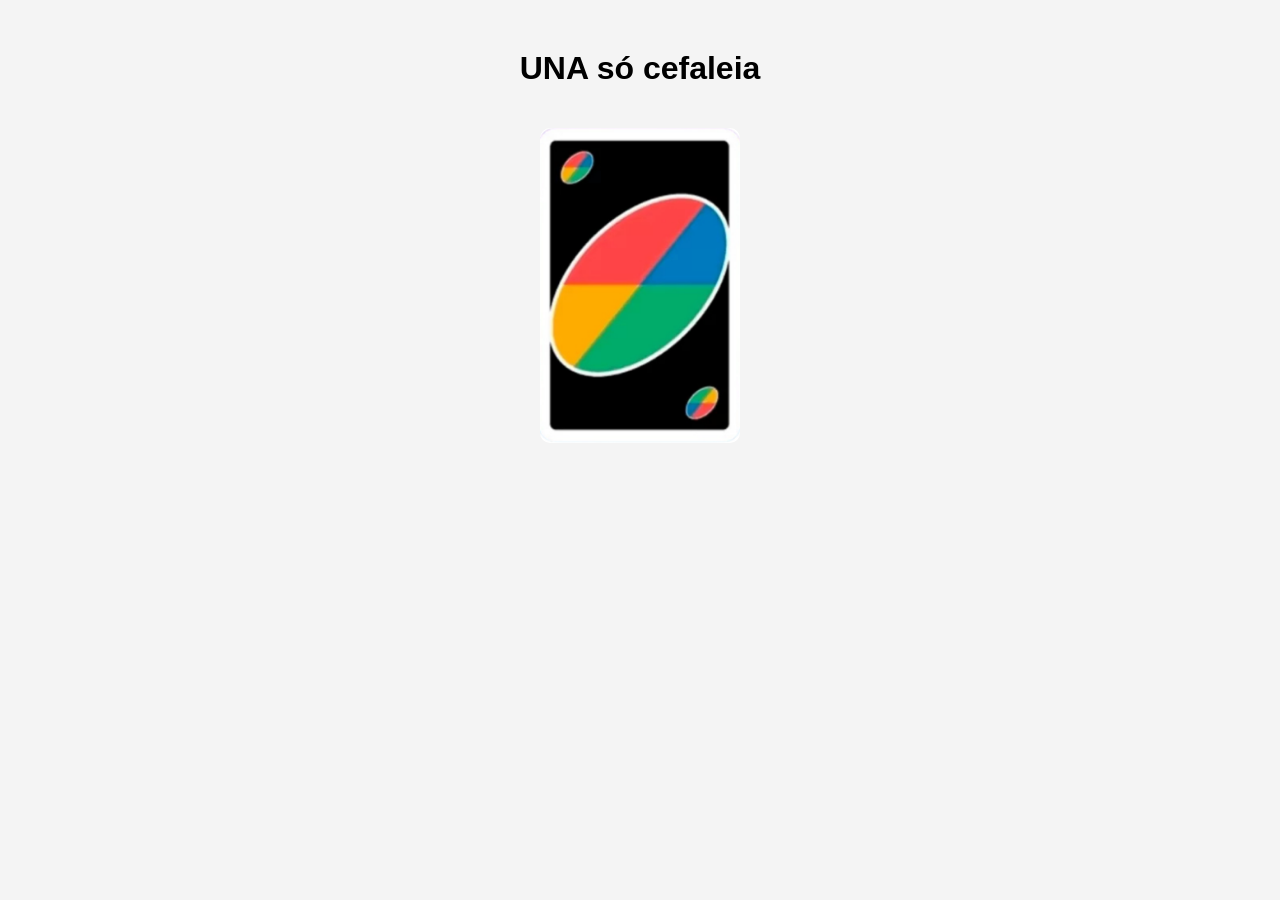
==== index.html @ caf38245 "Add files via upload" ====
<!DOCTYPE html>
<html lang="pt-BR">
<head>
  <meta charset="UTF-8">
  <title>Sorteador de Cartas</title>

  <style>
    body {
      text-align: center;
      font-family: Arial, sans-serif;
      background: #f4f4f4;
      margin-top: 50px;
      perspective: 1000px;
    }

    img {
      margin-top: 20px;
      border-radius: 10px;
      cursor: pointer;
      width: 200px;
      backface-visibility: hidden;
      transform-style: preserve-3d;
    }

    .girando {
      animation: girarHorizontal 0.3s linear infinite;
    }

    @keyframes girarHorizontal {
      from { transform: rotateX(0deg); }
      to { transform: rotateX(360deg); }
    }
  </style>
</head>
<body>
  <h1>UNA só cefaleia</h1>

  <img id="carta" src="imagens/curinga.png" alt="Carta">

  <script>
    const cartas = [
      "imagens/2+.png",
      "imagens/4++.png",
      "imagens/curinga.png",
      "imagens/pular.png",
      "imagens/reverter.png"
    ];

    const cartaImg = document.getElementById("carta");
    let animando = false;

    function cartaAleatoria() {
      const indice = Math.floor(Math.random() * cartas.length);
      return cartas[indice];
    }

    function animarSorteio() {
      if (animando) return;
      animando = true;

      cartaImg.classList.add("girando");

      let tempo = 60;
      let repeticoes = 0;
      const maxRepeticoes = 12;

      function trocarCarta() {
        cartaImg.src = cartaAleatoria();
        repeticoes++;

        if (repeticoes < maxRepeticoes) {
          tempo += 40;
          setTimeout(trocarCarta, tempo);
        } else {
          cartaImg.classList.remove("girando");
          cartaImg.style.transform = "rotateX(0deg)";
          cartaImg.src = cartaAleatoria();
          animando = false;
        }
      }

      trocarCarta();
    }

    cartaImg.addEventListener("click", animarSorteio);
  </script>
</body>
</html>
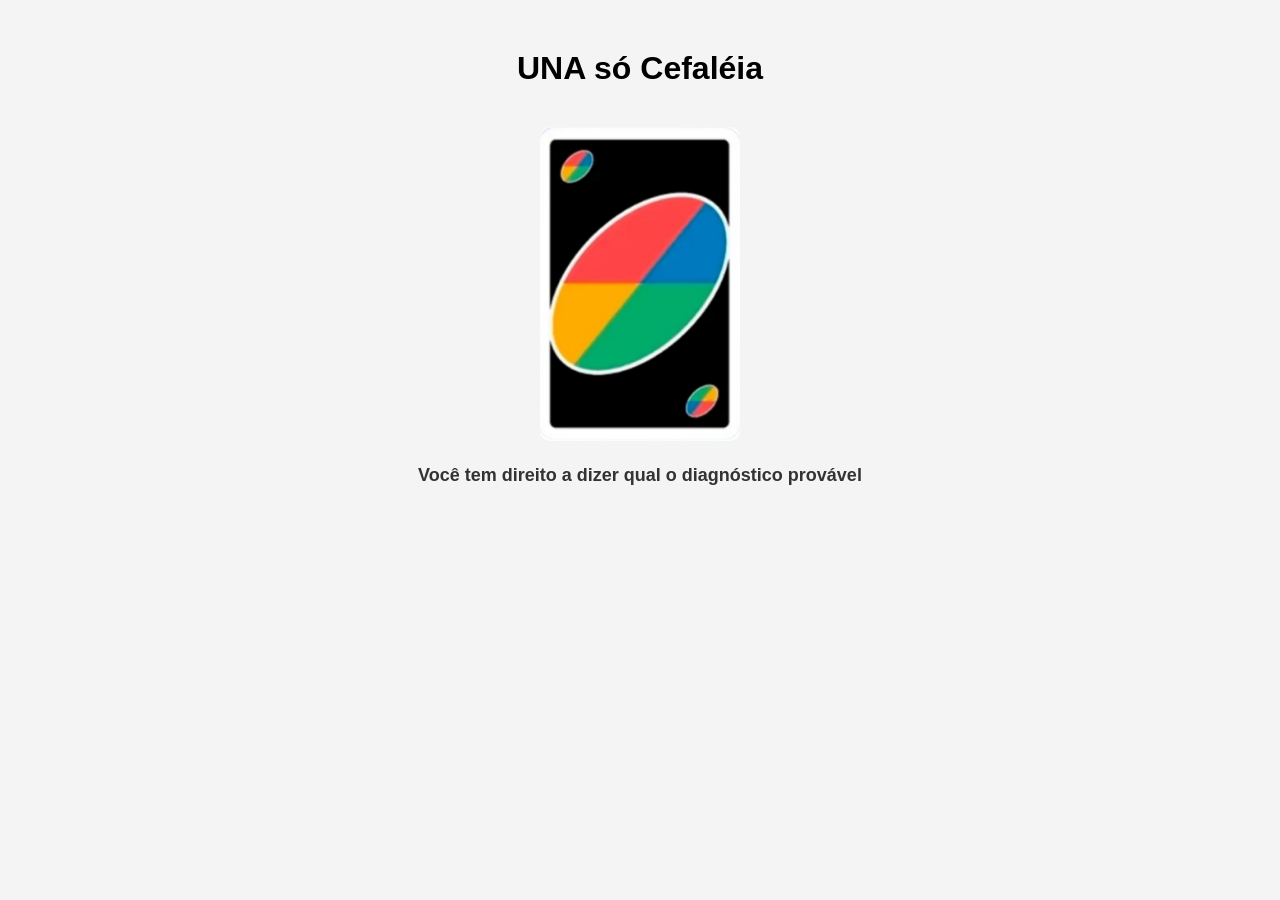
==== commit 45aba7b9: "Add files via upload" ====
--- a/index.html
+++ b/index.html
@@ -2,7 +2,7 @@
 <html lang="pt-BR">
 <head>
   <meta charset="UTF-8">
-  <title>Sorteador de Cartas</title>
+  <title>UNA só Cefaléia</title>
 
   <style>
     body {
@@ -11,6 +11,10 @@
       background: #f4f4f4;
       margin-top: 50px;
       perspective: 1000px;
+    }
+
+    h1 {
+      margin-bottom: 20px;
     }
 
     img {
@@ -30,23 +34,48 @@
       from { transform: rotateX(0deg); }
       to { transform: rotateX(360deg); }
     }
+
+    #instrucao {
+      margin-top: 20px;
+      font-size: 18px;
+      font-weight: bold;
+      color: #333;
+    }
   </style>
 </head>
 <body>
-  <h1>UNA só cefaleia</h1>
+  <h1>UNA só Cefaléia</h1>
 
   <img id="carta" src="imagens/curinga.png" alt="Carta">
 
+  <p id="instrucao">Você tem direito a dizer qual o diagnóstico provável</p>
+
   <script>
     const cartas = [
-      "imagens/2+.png",
-      "imagens/4++.png",
-      "imagens/curinga.png",
-      "imagens/pular.png",
-      "imagens/reverter.png"
+      {
+        img: "imagens/2+.png",
+        texto: "Você tem direito a 2 respostas NEGATIVAS"
+      },
+      {
+        img: "imagens/4++.png",
+        texto: "Você tem direito a 2 respostas POSITIVAS e 2 NEGATIVAS"
+      },
+      {
+        img: "imagens/curinga.png",
+        texto: "Você tem direito a dizer qual o diagnóstico provável"
+      },
+      {
+        img: "imagens/pular.png",
+        texto: "Passou a sua vez"
+      },
+      {
+        img: "imagens/reverter.png",
+        texto: "Retorne para o grupo anterior"
+      }
     ];
 
     const cartaImg = document.getElementById("carta");
+    const instrucao = document.getElementById("instrucao");
     let animando = false;
 
     function cartaAleatoria() {
@@ -65,16 +94,22 @@
       const maxRepeticoes = 12;
 
       function trocarCarta() {
-        cartaImg.src = cartaAleatoria();
+        const carta = cartaAleatoria();
+        cartaImg.src = carta.img;
+        instrucao.textContent = carta.texto;
         repeticoes++;
 
         if (repeticoes < maxRepeticoes) {
-          tempo += 40;
+          tempo += 20;
           setTimeout(trocarCarta, tempo);
         } else {
           cartaImg.classList.remove("girando");
           cartaImg.style.transform = "rotateX(0deg)";
-          cartaImg.src = cartaAleatoria();
+
+          const cartaFinal = cartaAleatoria();
+          cartaImg.src = cartaFinal.img;
+          instrucao.textContent = cartaFinal.texto;
+
           animando = false;
         }
       }
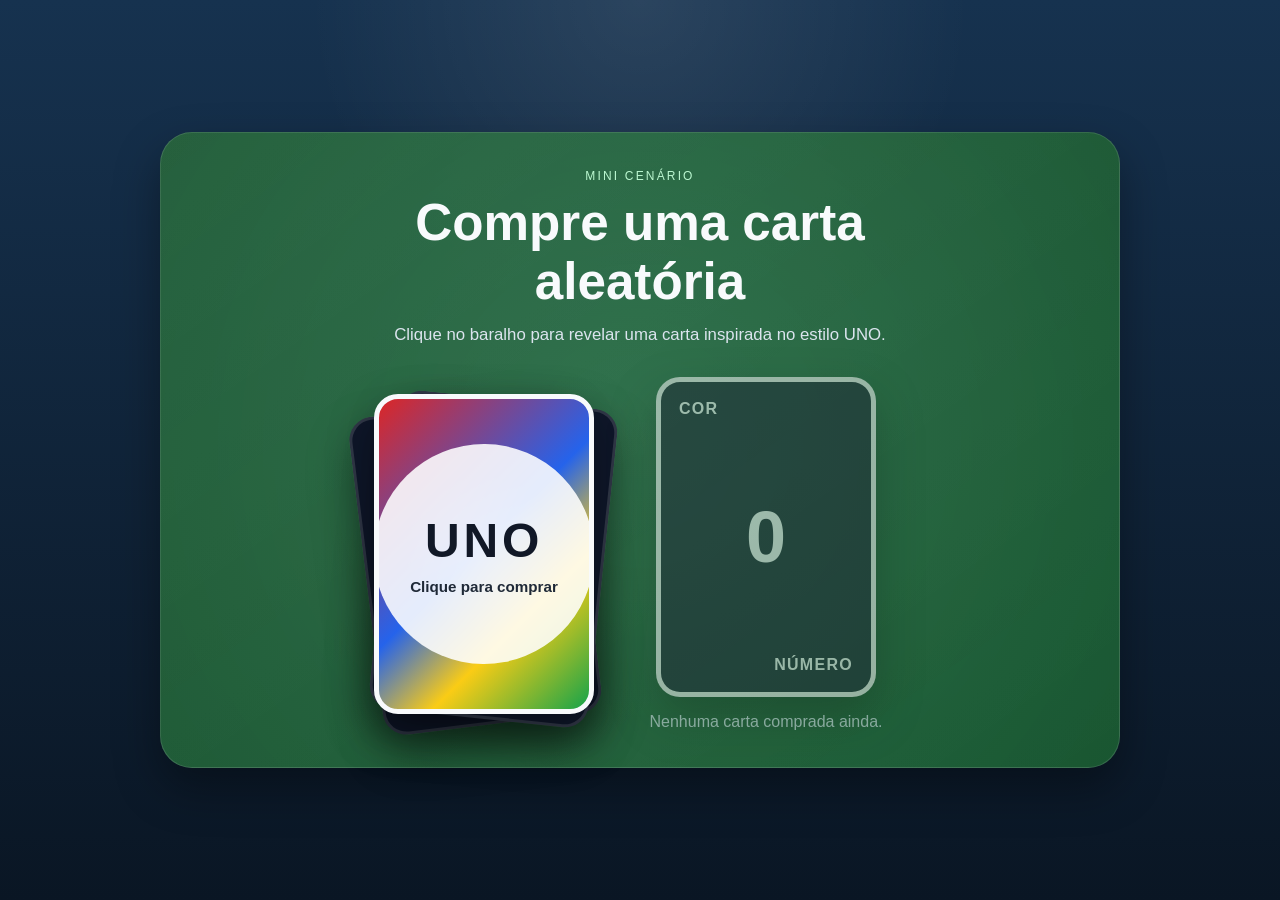
==== commit 97237063: "Add files via upload" ====
--- a/index.html
+++ b/index.html
@@ -1,123 +1,44 @@
-<!DOCTYPE html>
-<html lang="pt-BR">
-<head>
-  <meta charset="UTF-8">
-  <title>UNA só Cefaléia</title>
-
-  <style>
-    body {
-      text-align: center;
-      font-family: Arial, sans-serif;
-      background: #f4f4f4;
-      margin-top: 50px;
-      perspective: 1000px;
-    }
-
-    h1 {
-      margin-bottom: 20px;
-    }
-
-    img {
-      margin-top: 20px;
-      border-radius: 10px;
-      cursor: pointer;
-      width: 200px;
-      backface-visibility: hidden;
-      transform-style: preserve-3d;
-    }
-
-    .girando {
-      animation: girarHorizontal 0.3s linear infinite;
-    }
-
-    @keyframes girarHorizontal {
-      from { transform: rotateX(0deg); }
-      to { transform: rotateX(360deg); }
-    }
-
-    #instrucao {
-      margin-top: 20px;
-      font-size: 18px;
-      font-weight: bold;
-      color: #333;
-    }
-  </style>
-</head>
-<body>
-  <h1>UNA só Cefaléia</h1>
-
-  <img id="carta" src="imagens/curinga.png" alt="Carta">
-
-  <p id="instrucao">Você tem direito a dizer qual o diagnóstico provável</p>
-
-  <script>
-    const cartas = [
-      {
-        img: "imagens/2+.png",
-        texto: "Você tem direito a 2 respostas NEGATIVAS"
-      },
-      {
-        img: "imagens/4++.png",
-        texto: "Você tem direito a 2 respostas POSITIVAS e 2 NEGATIVAS"
-      },
-      {
-        img: "imagens/curinga.png",
-        texto: "Você tem direito a dizer qual o diagnóstico provável"
-      },
-      {
-        img: "imagens/pular.png",
-        texto: "Passou a sua vez"
-      },
-      {
-        img: "imagens/reverter.png",
-        texto: "Retorne para o grupo anterior"
-      }
-    ];
-
-    const cartaImg = document.getElementById("carta");
-    const instrucao = document.getElementById("instrucao");
-    let animando = false;
-
-    function cartaAleatoria() {
-      const indice = Math.floor(Math.random() * cartas.length);
-      return cartas[indice];
-    }
-
-    function animarSorteio() {
-      if (animando) return;
-      animando = true;
-
-      cartaImg.classList.add("girando");
-
-      let tempo = 60;
-      let repeticoes = 0;
-      const maxRepeticoes = 12;
-
-      function trocarCarta() {
-        const carta = cartaAleatoria();
-        cartaImg.src = carta.img;
-        instrucao.textContent = carta.texto;
-        repeticoes++;
-
-        if (repeticoes < maxRepeticoes) {
-          tempo += 20;
-          setTimeout(trocarCarta, tempo);
-        } else {
-          cartaImg.classList.remove("girando");
-          cartaImg.style.transform = "rotateX(0deg)";
-
-          const cartaFinal = cartaAleatoria();
-          cartaImg.src = cartaFinal.img;
-          instrucao.textContent = cartaFinal.texto;
-
-          animando = false;
-        }
-      }
-
-      trocarCarta();
-    }
-
-    cartaImg.addEventListener("click", animarSorteio);
-  </script>
-</body>
-</html>+<!DOCTYPE html>
+<html lang="pt-BR">
+<head>
+  <meta charset="UTF-8">
+  <meta name="viewport" content="width=device-width, initial-scale=1.0">
+  <title>Compra de Carta Estilo UNO</title>
+  <link rel="stylesheet" href="style.css">
+</head>
+<body>
+  <main class="scene">
+    <section class="table">
+      <div class="intro">
+        <p class="eyebrow">Mini cenário</p>
+        <h1>Compre uma carta aleatória</h1>
+        <p class="description">
+          Clique no baralho para revelar uma carta inspirada no estilo UNO.
+        </p>
+      </div>
+
+      <div class="play-area">
+        <button class="deck" id="draw-button" type="button" aria-label="Comprar uma carta do baralho">
+          <span class="deck-stack deck-stack-one"></span>
+          <span class="deck-stack deck-stack-two"></span>
+          <span class="deck-face">
+            <span class="deck-title">UNO</span>
+            <span class="deck-subtitle">Clique para comprar</span>
+          </span>
+        </button>
+
+        <article class="card-display is-hidden" id="drawn-card" aria-live="polite">
+          <div class="card-shell" id="card-shell">
+            <span class="card-label" id="card-color">Cor</span>
+            <strong class="card-value" id="card-value">0</strong>
+            <span class="card-type" id="card-type">Número</span>
+          </div>
+          <p class="card-message" id="card-message">Nenhuma carta comprada ainda.</p>
+        </article>
+      </div>
+    </section>
+  </main>
+
+  <script src="script.js"></script>
+</body>
+</html>
--- a/style.css
+++ b/style.css
@@ -0,0 +1,269 @@
+:root {
+  --bg-top: #16324f;
+  --bg-bottom: #0a1624;
+  --table-green: #14532d;
+  --table-green-soft: rgba(45, 125, 71, 0.8);
+  --card-red: #d62828;
+  --card-yellow: #f4b400;
+  --card-blue: #1d4ed8;
+  --card-green: #16a34a;
+  --card-black: #1f2937;
+  --text-main: #f8fafc;
+  --text-muted: #dbe4ee;
+  --shadow: 0 20px 45px rgba(0, 0, 0, 0.35);
+}
+
+* {
+  box-sizing: border-box;
+}
+
+body {
+  margin: 0;
+  min-height: 100vh;
+  font-family: "Trebuchet MS", "Segoe UI", sans-serif;
+  color: var(--text-main);
+  background:
+    radial-gradient(circle at top, rgba(255, 255, 255, 0.09), transparent 30%),
+    linear-gradient(180deg, var(--bg-top), var(--bg-bottom));
+}
+
+.scene {
+  min-height: 100vh;
+  display: grid;
+  place-items: center;
+  padding: 24px;
+}
+
+.table {
+  width: min(960px, 100%);
+  padding: 36px;
+  border-radius: 32px;
+  background:
+    linear-gradient(145deg, rgba(255, 255, 255, 0.08), rgba(255, 255, 255, 0.02)),
+    radial-gradient(circle at center, var(--table-green-soft), var(--table-green));
+  box-shadow: var(--shadow);
+  border: 1px solid rgba(255, 255, 255, 0.12);
+}
+
+.intro {
+  text-align: center;
+  max-width: 620px;
+  margin: 0 auto 32px;
+}
+
+.eyebrow {
+  margin: 0 0 10px;
+  letter-spacing: 0.18em;
+  text-transform: uppercase;
+  font-size: 0.75rem;
+  color: #bbf7d0;
+}
+
+.intro h1 {
+  margin: 0;
+  font-size: clamp(2rem, 4vw, 3.2rem);
+}
+
+.description {
+  margin: 14px 0 0;
+  font-size: 1.05rem;
+  color: var(--text-muted);
+}
+
+.play-area {
+  display: flex;
+  gap: 32px;
+  align-items: center;
+  justify-content: center;
+  flex-wrap: wrap;
+}
+
+.deck {
+  position: relative;
+  width: 220px;
+  height: 320px;
+  border: 0;
+  background: transparent;
+  cursor: pointer;
+  padding: 0;
+  transition: transform 180ms ease;
+}
+
+.deck:hover {
+  transform: translateY(-6px) rotate(-2deg);
+}
+
+.deck:active {
+  transform: translateY(0) scale(0.98);
+}
+
+.deck-stack,
+.deck-face,
+.card-shell {
+  border-radius: 24px;
+}
+
+.deck-stack {
+  position: absolute;
+  inset: 0;
+  background: #0f172a;
+  border: 3px solid rgba(255, 255, 255, 0.14);
+  box-shadow: var(--shadow);
+}
+
+.deck-stack-one {
+  transform: rotate(-7deg) translate(-10px, 10px);
+}
+
+.deck-stack-two {
+  transform: rotate(6deg) translate(10px, 4px);
+}
+
+.deck-face {
+  position: absolute;
+  inset: 0;
+  display: flex;
+  flex-direction: column;
+  align-items: center;
+  justify-content: center;
+  gap: 10px;
+  background:
+    radial-gradient(circle at center, rgba(255, 255, 255, 0.14), transparent 42%),
+    linear-gradient(135deg, #dc2626, #2563eb 48%, #facc15 70%, #16a34a);
+  border: 5px solid #f8fafc;
+  box-shadow: var(--shadow);
+  overflow: hidden;
+}
+
+.deck-face::before {
+  content: "";
+  position: absolute;
+  width: 220px;
+  height: 220px;
+  border-radius: 50%;
+  background: rgba(255, 255, 255, 0.88);
+  transform: rotate(-22deg);
+}
+
+.deck-title,
+.deck-subtitle {
+  position: relative;
+  z-index: 1;
+}
+
+.deck-title {
+  font-size: 3rem;
+  font-weight: 900;
+  letter-spacing: 0.08em;
+  color: #111827;
+}
+
+.deck-subtitle {
+  font-size: 0.95rem;
+  font-weight: 700;
+  color: #1f2937;
+}
+
+.card-display {
+  min-width: min(280px, 100%);
+  display: grid;
+  justify-items: center;
+  gap: 16px;
+}
+
+.card-display.is-hidden {
+  opacity: 0.55;
+}
+
+.card-shell {
+  width: 220px;
+  height: 320px;
+  padding: 18px;
+  display: flex;
+  flex-direction: column;
+  align-items: center;
+  justify-content: space-between;
+  border: 5px solid rgba(255, 255, 255, 0.95);
+  background: var(--card-black);
+  box-shadow: var(--shadow);
+  text-align: center;
+}
+
+.card-shell::before {
+  content: "";
+  position: absolute;
+}
+
+.card-label,
+.card-type {
+  font-weight: 700;
+  text-transform: uppercase;
+  letter-spacing: 0.08em;
+}
+
+.card-label {
+  align-self: flex-start;
+}
+
+.card-value {
+  font-size: 4.5rem;
+  line-height: 1;
+}
+
+.card-type {
+  align-self: flex-end;
+}
+
+.card-message {
+  margin: 0;
+  text-align: center;
+  font-size: 1rem;
+  color: var(--text-muted);
+}
+
+.card-shell.red {
+  background: var(--card-red);
+}
+
+.card-shell.yellow {
+  background: var(--card-yellow);
+  color: #111827;
+}
+
+.card-shell.blue {
+  background: var(--card-blue);
+}
+
+.card-shell.green {
+  background: var(--card-green);
+}
+
+.card-shell.wild {
+  background:
+    linear-gradient(135deg, var(--card-red) 0 25%, var(--card-blue) 25% 50%, var(--card-yellow) 50% 75%, var(--card-green) 75% 100%);
+  color: #ffffff;
+}
+
+@media (max-width: 720px) {
+  .table {
+    padding: 24px;
+  }
+
+  .play-area {
+    gap: 24px;
+  }
+
+  .deck,
+  .card-shell {
+    width: 190px;
+    height: 280px;
+  }
+
+  .deck-title {
+    font-size: 2.5rem;
+  }
+
+  .card-value {
+    font-size: 3.8rem;
+  }
+}
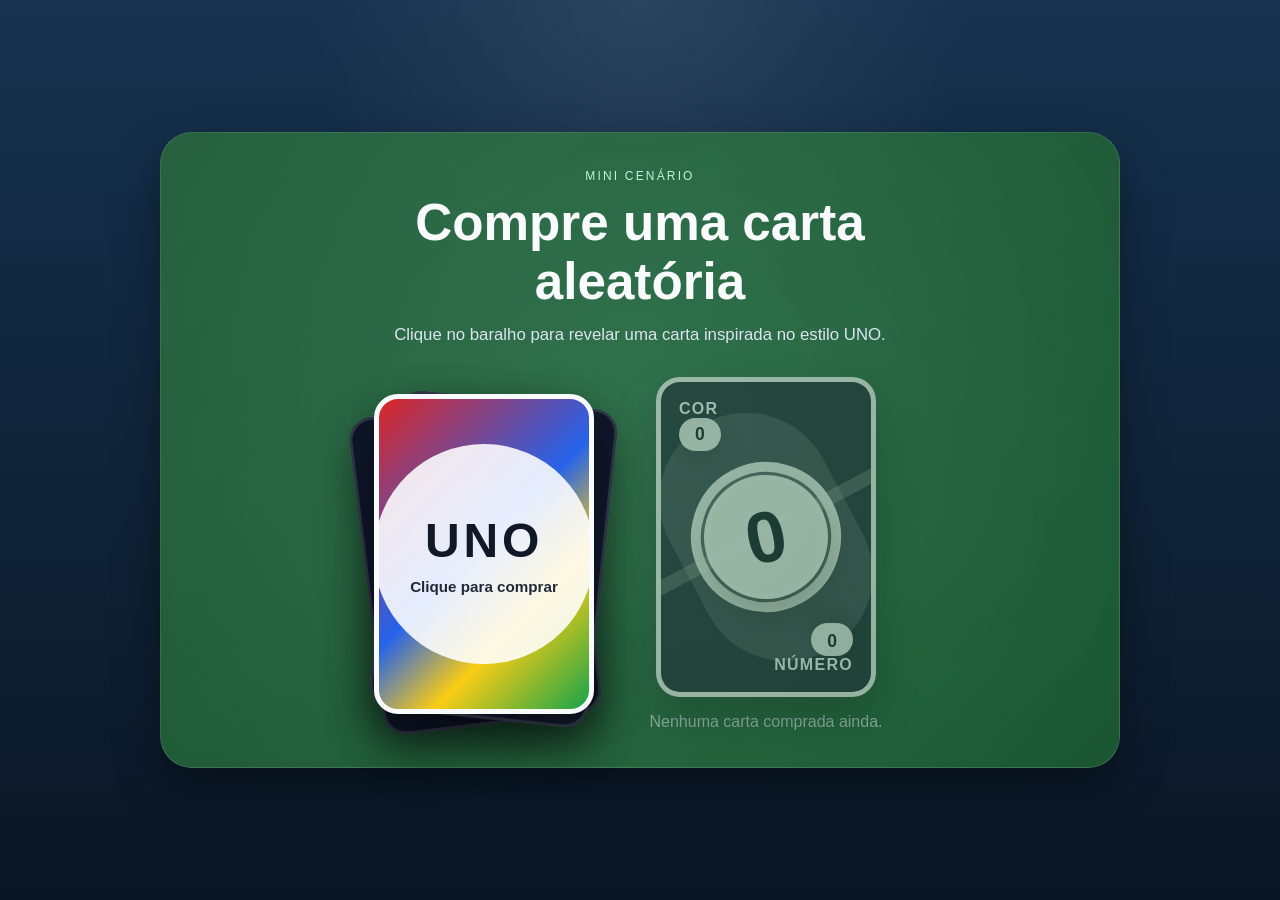
==== commit 63eae2e4: "Add files via upload" ====
--- a/index.html
+++ b/index.html
@@ -28,10 +28,27 @@
         </button>
 
         <article class="card-display is-hidden" id="drawn-card" aria-live="polite">
-          <div class="card-shell" id="card-shell">
-            <span class="card-label" id="card-color">Cor</span>
-            <strong class="card-value" id="card-value">0</strong>
-            <span class="card-type" id="card-type">Número</span>
+          <div class="card-flip" id="card-flip">
+            <div class="card-shell card-back">
+              <div class="card-back-mark">UNO</div>
+              <div class="card-back-ring"></div>
+              <div class="card-back-stripe"></div>
+            </div>
+
+            <div class="card-shell card-front" id="card-shell">
+              <span class="card-label" id="card-color">Cor</span>
+              <span class="corner-value corner-top" id="card-corner-top">0</span>
+
+              <div class="card-centerpiece">
+                <div class="card-orbit"></div>
+                <div class="card-core">
+                  <strong class="card-value" id="card-value">0</strong>
+                </div>
+              </div>
+
+              <span class="corner-value corner-bottom" id="card-corner-bottom">0</span>
+              <span class="card-type" id="card-type">Número</span>
+            </div>
           </div>
           <p class="card-message" id="card-message">Nenhuma carta comprada ainda.</p>
         </article>
--- a/style.css
+++ b/style.css
@@ -86,20 +86,24 @@
   background: transparent;
   cursor: pointer;
   padding: 0;
-  transition: transform 180ms ease;
+  transition: transform 180ms ease, filter 180ms ease;
 }
 
 .deck:hover {
   transform: translateY(-6px) rotate(-2deg);
+  filter: brightness(1.05);
 }
 
 .deck:active {
   transform: translateY(0) scale(0.98);
 }
 
+.deck:disabled {
+  cursor: wait;
+}
+
 .deck-stack,
-.deck-face,
-.card-shell {
+.deck-face {
   border-radius: 24px;
 }
 
@@ -169,29 +173,114 @@
   display: grid;
   justify-items: center;
   gap: 16px;
+  perspective: 1400px;
 }
 
 .card-display.is-hidden {
   opacity: 0.55;
 }
 
-.card-shell {
+.card-flip {
+  position: relative;
   width: 220px;
   height: 320px;
+  transform-style: preserve-3d;
+}
+
+.card-display.is-animating .card-flip {
+  animation: reveal-card 850ms cubic-bezier(0.22, 1, 0.36, 1);
+}
+
+.card-shell {
+  position: absolute;
+  inset: 0;
   padding: 18px;
   display: flex;
   flex-direction: column;
   align-items: center;
   justify-content: space-between;
+  border-radius: 24px;
   border: 5px solid rgba(255, 255, 255, 0.95);
-  background: var(--card-black);
   box-shadow: var(--shadow);
   text-align: center;
-}
-
-.card-shell::before {
+  overflow: hidden;
+  backface-visibility: hidden;
+}
+
+.card-shell::before,
+.card-shell::after {
   content: "";
   position: absolute;
+}
+
+.card-front {
+  background: var(--card-black);
+}
+
+.card-front::before {
+  inset: 26px 18px;
+  border-radius: 999px;
+  background: rgba(255, 255, 255, 0.14);
+  transform: rotate(-28deg);
+}
+
+.card-front::after {
+  width: 140%;
+  height: 14px;
+  left: -20%;
+  top: 46%;
+  background: rgba(255, 255, 255, 0.2);
+  transform: rotate(-28deg);
+}
+
+.card-back {
+  justify-content: center;
+  gap: 16px;
+  background:
+    radial-gradient(circle at 30% 20%, rgba(255, 255, 255, 0.2), transparent 22%),
+    linear-gradient(135deg, #ef4444 0 24%, #1d4ed8 24% 50%, #facc15 50% 76%, #16a34a 76% 100%);
+  transform: rotateY(180deg);
+}
+
+.card-back-mark,
+.card-back-ring,
+.card-back-stripe,
+.card-label,
+.card-type,
+.corner-value,
+.card-centerpiece {
+  position: relative;
+  z-index: 1;
+}
+
+.card-back-mark {
+  padding: 18px 26px;
+  border-radius: 999px;
+  background: rgba(255, 255, 255, 0.92);
+  color: #111827;
+  font-size: 2.6rem;
+  font-weight: 900;
+  letter-spacing: 0.08em;
+  transform: rotate(-18deg);
+  box-shadow: 0 12px 30px rgba(15, 23, 42, 0.25);
+}
+
+.card-back-ring {
+  position: absolute;
+  inset: 42px 34px;
+  border: 8px solid rgba(255, 255, 255, 0.7);
+  border-radius: 999px;
+  transform: rotate(-22deg);
+}
+
+.card-back-stripe {
+  position: absolute;
+  width: 140%;
+  height: 20px;
+  left: -20%;
+  top: 52%;
+  background: rgba(17, 24, 39, 0.3);
+  transform: rotate(-25deg);
 }
 
 .card-label,
@@ -205,6 +294,52 @@
   align-self: flex-start;
 }
 
+.corner-value {
+  align-self: flex-start;
+  min-width: 42px;
+  padding: 6px 10px;
+  border-radius: 999px;
+  font-size: 1.1rem;
+  font-weight: 900;
+  background: rgba(255, 255, 255, 0.9);
+  color: #111827;
+  box-shadow: 0 10px 20px rgba(0, 0, 0, 0.18);
+}
+
+.corner-bottom {
+  align-self: flex-end;
+  transform: rotate(180deg);
+}
+
+.card-centerpiece {
+  width: 100%;
+  display: grid;
+  place-items: center;
+  margin: auto 0;
+}
+
+.card-orbit {
+  position: absolute;
+  width: 150px;
+  height: 150px;
+  border-radius: 999px;
+  border: 10px solid rgba(255, 255, 255, 0.9);
+  transform: rotate(-28deg);
+  box-shadow: inset 0 0 0 8px rgba(255, 255, 255, 0.15);
+}
+
+.card-core {
+  width: 124px;
+  height: 124px;
+  border-radius: 999px;
+  display: grid;
+  place-items: center;
+  background: rgba(255, 255, 255, 0.92);
+  color: #111827;
+  transform: rotate(-12deg);
+  box-shadow: 0 18px 30px rgba(0, 0, 0, 0.2);
+}
+
 .card-value {
   font-size: 4.5rem;
   line-height: 1;
@@ -222,26 +357,51 @@
 }
 
 .card-shell.red {
-  background: var(--card-red);
+  background:
+    radial-gradient(circle at top, rgba(255, 255, 255, 0.18), transparent 32%),
+    linear-gradient(180deg, #ef4444, var(--card-red));
 }
 
 .card-shell.yellow {
-  background: var(--card-yellow);
+  background:
+    radial-gradient(circle at top, rgba(255, 255, 255, 0.18), transparent 32%),
+    linear-gradient(180deg, #fde047, var(--card-yellow));
   color: #111827;
 }
 
 .card-shell.blue {
-  background: var(--card-blue);
+  background:
+    radial-gradient(circle at top, rgba(255, 255, 255, 0.18), transparent 32%),
+    linear-gradient(180deg, #3b82f6, var(--card-blue));
 }
 
 .card-shell.green {
-  background: var(--card-green);
+  background:
+    radial-gradient(circle at top, rgba(255, 255, 255, 0.18), transparent 32%),
+    linear-gradient(180deg, #22c55e, var(--card-green));
 }
 
 .card-shell.wild {
   background:
-    linear-gradient(135deg, var(--card-red) 0 25%, var(--card-blue) 25% 50%, var(--card-yellow) 50% 75%, var(--card-green) 75% 100%);
+    linear-gradient(135deg, var(--card-red) 0 24%, var(--card-blue) 24% 50%, var(--card-yellow) 50% 76%, var(--card-green) 76% 100%);
   color: #ffffff;
+}
+
+@keyframes reveal-card {
+  0% {
+    transform: translateX(-34px) translateY(10px) rotateY(180deg) rotateZ(-10deg) scale(0.92);
+    filter: brightness(0.8);
+  }
+
+  42% {
+    transform: translateX(22px) translateY(-10px) rotateY(90deg) rotateZ(4deg) scale(1.02);
+    filter: brightness(1);
+  }
+
+  100% {
+    transform: translateX(0) translateY(0) rotateY(0deg) rotateZ(0deg) scale(1);
+    filter: brightness(1);
+  }
 }
 
 @media (max-width: 720px) {
@@ -254,7 +414,7 @@
   }
 
   .deck,
-  .card-shell {
+  .card-flip {
     width: 190px;
     height: 280px;
   }
@@ -266,4 +426,14 @@
   .card-value {
     font-size: 3.8rem;
   }
-}
+
+  .card-orbit {
+    width: 130px;
+    height: 130px;
+  }
+
+  .card-core {
+    width: 108px;
+    height: 108px;
+  }
+}
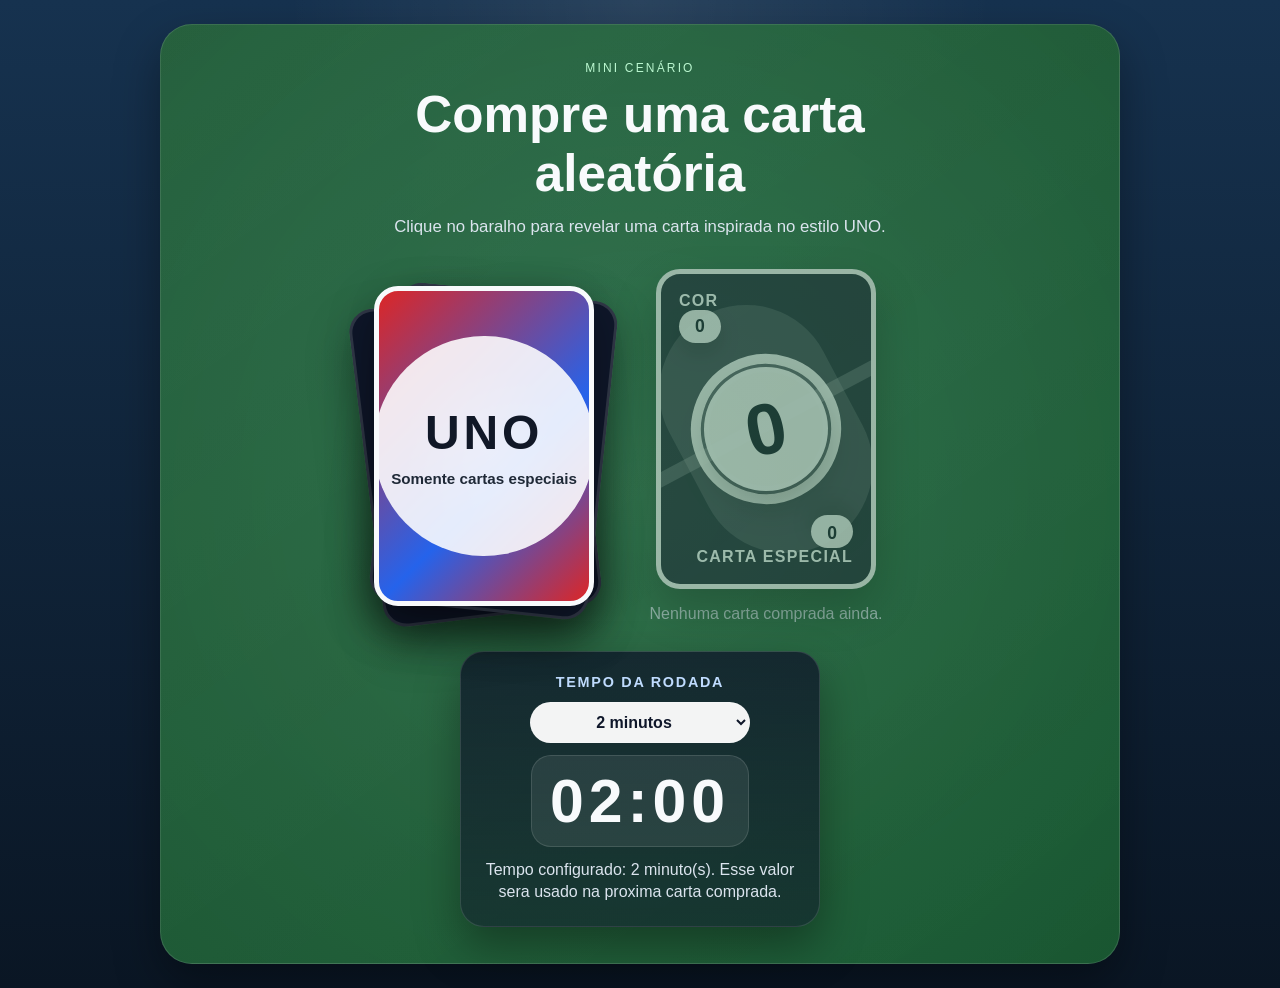
==== commit 5542c79a: "Add files via upload" ====
--- a/index.html
+++ b/index.html
@@ -23,7 +23,7 @@
           <span class="deck-stack deck-stack-two"></span>
           <span class="deck-face">
             <span class="deck-title">UNO</span>
-            <span class="deck-subtitle">Clique para comprar</span>
+            <span class="deck-subtitle">Somente cartas especiais</span>
           </span>
         </button>
 
@@ -42,17 +42,34 @@
               <div class="card-centerpiece">
                 <div class="card-orbit"></div>
                 <div class="card-core">
+                  <div class="card-icon-art" id="card-icon-art" aria-hidden="true"></div>
                   <strong class="card-value" id="card-value">0</strong>
                 </div>
               </div>
 
               <span class="corner-value corner-bottom" id="card-corner-bottom">0</span>
-              <span class="card-type" id="card-type">Número</span>
+              <span class="card-type" id="card-type">Carta especial</span>
             </div>
           </div>
           <p class="card-message" id="card-message">Nenhuma carta comprada ainda.</p>
         </article>
       </div>
+
+      <section class="timer-panel" aria-live="polite">
+        <label class="timer-label" for="timer-minutes">Tempo da rodada</label>
+        <select class="timer-select" id="timer-minutes">
+          <option value="1">1 minuto</option>
+          <option value="2" selected>2 minutos</option>
+          <option value="3">3 minutos</option>
+          <option value="5">5 minutos</option>
+          <option value="10">10 minutos</option>
+        </select>
+
+        <div class="timer-display" id="timer-display">02:00</div>
+        <p class="timer-status" id="timer-status">
+          Escolha o tempo. O cronometro comeca na proxima carta comprada.
+        </p>
+      </section>
     </section>
   </main>
 
--- a/style.css
+++ b/style.css
@@ -4,9 +4,7 @@
   --table-green: #14532d;
   --table-green-soft: rgba(45, 125, 71, 0.8);
   --card-red: #d62828;
-  --card-yellow: #f4b400;
   --card-blue: #1d4ed8;
-  --card-green: #16a34a;
   --card-black: #1f2937;
   --text-main: #f8fafc;
   --text-muted: #dbe4ee;
@@ -76,6 +74,77 @@
   align-items: center;
   justify-content: center;
   flex-wrap: wrap;
+}
+
+.timer-panel {
+  width: min(360px, 100%);
+  margin: 28px auto 0;
+  padding: 22px 20px;
+  display: grid;
+  justify-items: center;
+  gap: 12px;
+  border-radius: 24px;
+  background: linear-gradient(180deg, rgba(15, 23, 42, 0.78), rgba(15, 23, 42, 0.55));
+  border: 1px solid rgba(255, 255, 255, 0.12);
+  box-shadow: var(--shadow);
+}
+
+.timer-panel.is-warning {
+  box-shadow: 0 0 0 2px rgba(248, 113, 113, 0.45), var(--shadow);
+}
+
+.timer-panel.is-finished {
+  box-shadow: 0 0 0 2px rgba(251, 191, 36, 0.55), var(--shadow);
+}
+
+.timer-label {
+  font-size: 0.9rem;
+  font-weight: 700;
+  text-transform: uppercase;
+  letter-spacing: 0.12em;
+  color: #bfdbfe;
+}
+
+.timer-select {
+  width: 100%;
+  max-width: 220px;
+  padding: 10px 14px;
+  border-radius: 999px;
+  border: 1px solid rgba(255, 255, 255, 0.2);
+  background: rgba(255, 255, 255, 0.95);
+  color: #0f172a;
+  font-size: 1rem;
+  font-weight: 700;
+  text-align: center;
+}
+
+.timer-display {
+  min-width: 200px;
+  padding: 10px 18px;
+  border-radius: 20px;
+  background: rgba(255, 255, 255, 0.08);
+  border: 1px solid rgba(255, 255, 255, 0.12);
+  text-align: center;
+  font-size: clamp(2.4rem, 7vw, 3.8rem);
+  font-weight: 900;
+  letter-spacing: 0.08em;
+  font-variant-numeric: tabular-nums;
+}
+
+.timer-display.is-warning {
+  color: #fecaca;
+}
+
+.timer-display.is-finished {
+  color: #fde68a;
+}
+
+.timer-status {
+  margin: 0;
+  min-height: 2.5em;
+  text-align: center;
+  color: var(--text-muted);
+  line-height: 1.4;
 }
 
 .deck {
@@ -133,7 +202,7 @@
   gap: 10px;
   background:
     radial-gradient(circle at center, rgba(255, 255, 255, 0.14), transparent 42%),
-    linear-gradient(135deg, #dc2626, #2563eb 48%, #facc15 70%, #16a34a);
+    linear-gradient(135deg, #dc2626, #2563eb 60%, #dc2626);
   border: 5px solid #f8fafc;
   box-shadow: var(--shadow);
   overflow: hidden;
@@ -238,7 +307,7 @@
   gap: 16px;
   background:
     radial-gradient(circle at 30% 20%, rgba(255, 255, 255, 0.2), transparent 22%),
-    linear-gradient(135deg, #ef4444 0 24%, #1d4ed8 24% 50%, #facc15 50% 76%, #16a34a 76% 100%);
+    linear-gradient(135deg, #ef4444 0 50%, #1d4ed8 50% 100%);
   transform: rotateY(180deg);
 }
 
@@ -340,13 +409,58 @@
   box-shadow: 0 18px 30px rgba(0, 0, 0, 0.2);
 }
 
+.card-icon-art {
+  position: absolute;
+  inset: 22px;
+  display: grid;
+  place-items: center;
+}
+
+.icon-svg {
+  width: 82px;
+  height: 82px;
+  overflow: visible;
+}
+
+.icon-stroke {
+  fill: none;
+  stroke: currentColor;
+  stroke-width: 10;
+  stroke-linecap: round;
+  stroke-linejoin: round;
+}
+
+.icon-fill {
+  fill: currentColor;
+}
+
 .card-value {
   font-size: 4.5rem;
   line-height: 1;
+  position: relative;
+  z-index: 1;
 }
 
 .card-type {
   align-self: flex-end;
+}
+
+.card-front.has-icon-text .card-value {
+  font-size: 3.2rem;
+  margin-top: 48px;
+}
+
+.card-front.icon-only .card-value {
+  display: none;
+}
+
+.card-front.text-only .card-value {
+  font-size: 4.4rem;
+  margin-top: 0;
+}
+
+.card-front.text-only .card-icon-art {
+  display: none;
 }
 
 .card-message {
@@ -362,28 +476,15 @@
     linear-gradient(180deg, #ef4444, var(--card-red));
 }
 
-.card-shell.yellow {
-  background:
-    radial-gradient(circle at top, rgba(255, 255, 255, 0.18), transparent 32%),
-    linear-gradient(180deg, #fde047, var(--card-yellow));
-  color: #111827;
-}
-
 .card-shell.blue {
   background:
     radial-gradient(circle at top, rgba(255, 255, 255, 0.18), transparent 32%),
     linear-gradient(180deg, #3b82f6, var(--card-blue));
 }
 
-.card-shell.green {
-  background:
-    radial-gradient(circle at top, rgba(255, 255, 255, 0.18), transparent 32%),
-    linear-gradient(180deg, #22c55e, var(--card-green));
-}
-
-.card-shell.wild {
-  background:
-    linear-gradient(135deg, var(--card-red) 0 24%, var(--card-blue) 24% 50%, var(--card-yellow) 50% 76%, var(--card-green) 76% 100%);
+.card-shell.dual {
+  background:
+    linear-gradient(135deg, var(--card-red) 0 50%, var(--card-blue) 50% 100%);
   color: #ffffff;
 }
 
@@ -436,4 +537,22 @@
     width: 108px;
     height: 108px;
   }
-}
+
+  .icon-svg {
+    width: 72px;
+    height: 72px;
+  }
+
+  .card-front.has-icon-text .card-value {
+    font-size: 2.8rem;
+    margin-top: 42px;
+  }
+
+  .card-front.text-only .card-value {
+    font-size: 3.8rem;
+  }
+
+  .timer-panel {
+    margin-top: 24px;
+  }
+}
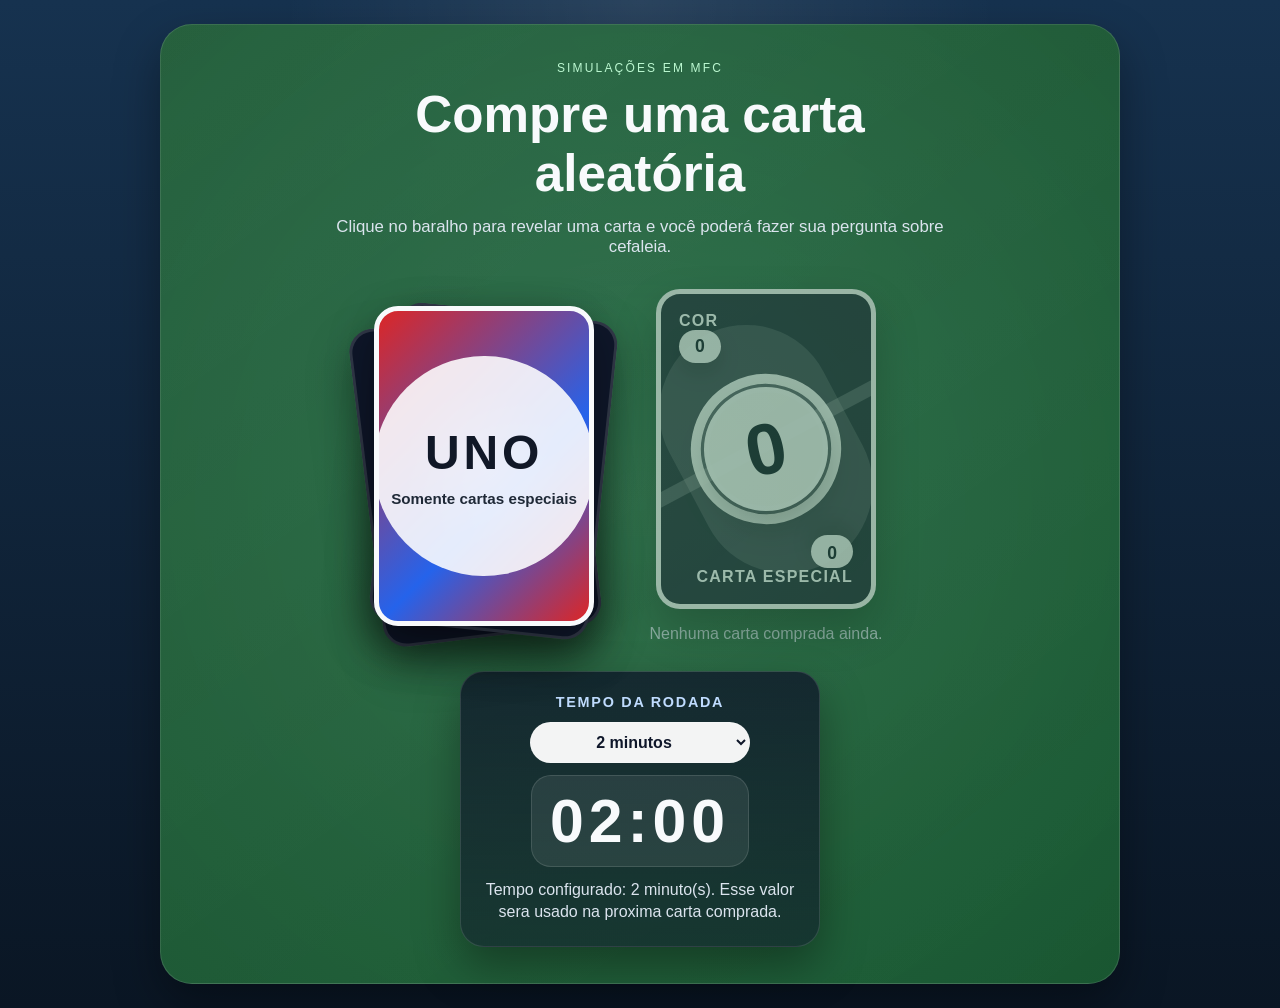
==== commit cee65354: "Update index.html" ====
--- a/index.html
+++ b/index.html
@@ -10,10 +10,10 @@
   <main class="scene">
     <section class="table">
       <div class="intro">
-        <p class="eyebrow">Mini cenário</p>
+        <p class="eyebrow">Simulações em MFC</p>
         <h1>Compre uma carta aleatória</h1>
         <p class="description">
-          Clique no baralho para revelar uma carta inspirada no estilo UNO.
+          Clique no baralho para revelar uma carta e você poderá fazer sua pergunta sobre cefaleia.
         </p>
       </div>
 
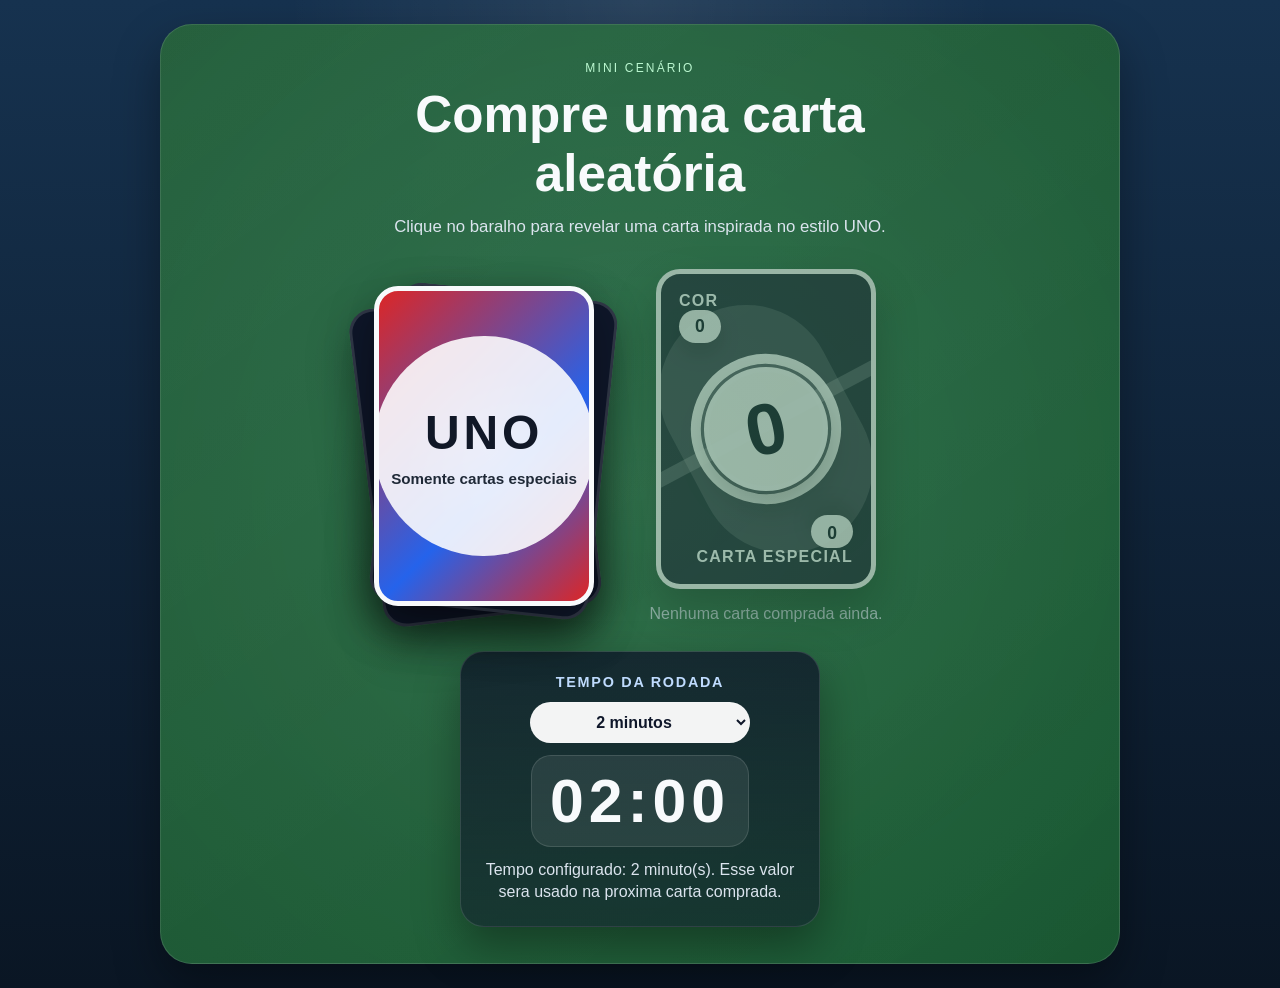
==== commit a809847c: "Add files via upload" ====
--- a/index.html
+++ b/index.html
@@ -10,10 +10,10 @@
   <main class="scene">
     <section class="table">
       <div class="intro">
-        <p class="eyebrow">Simulações em MFC</p>
+        <p class="eyebrow">Mini cenário</p>
         <h1>Compre uma carta aleatória</h1>
         <p class="description">
-          Clique no baralho para revelar uma carta e você poderá fazer sua pergunta sobre cefaleia.
+          Clique no baralho para revelar uma carta inspirada no estilo UNO.
         </p>
       </div>
 
